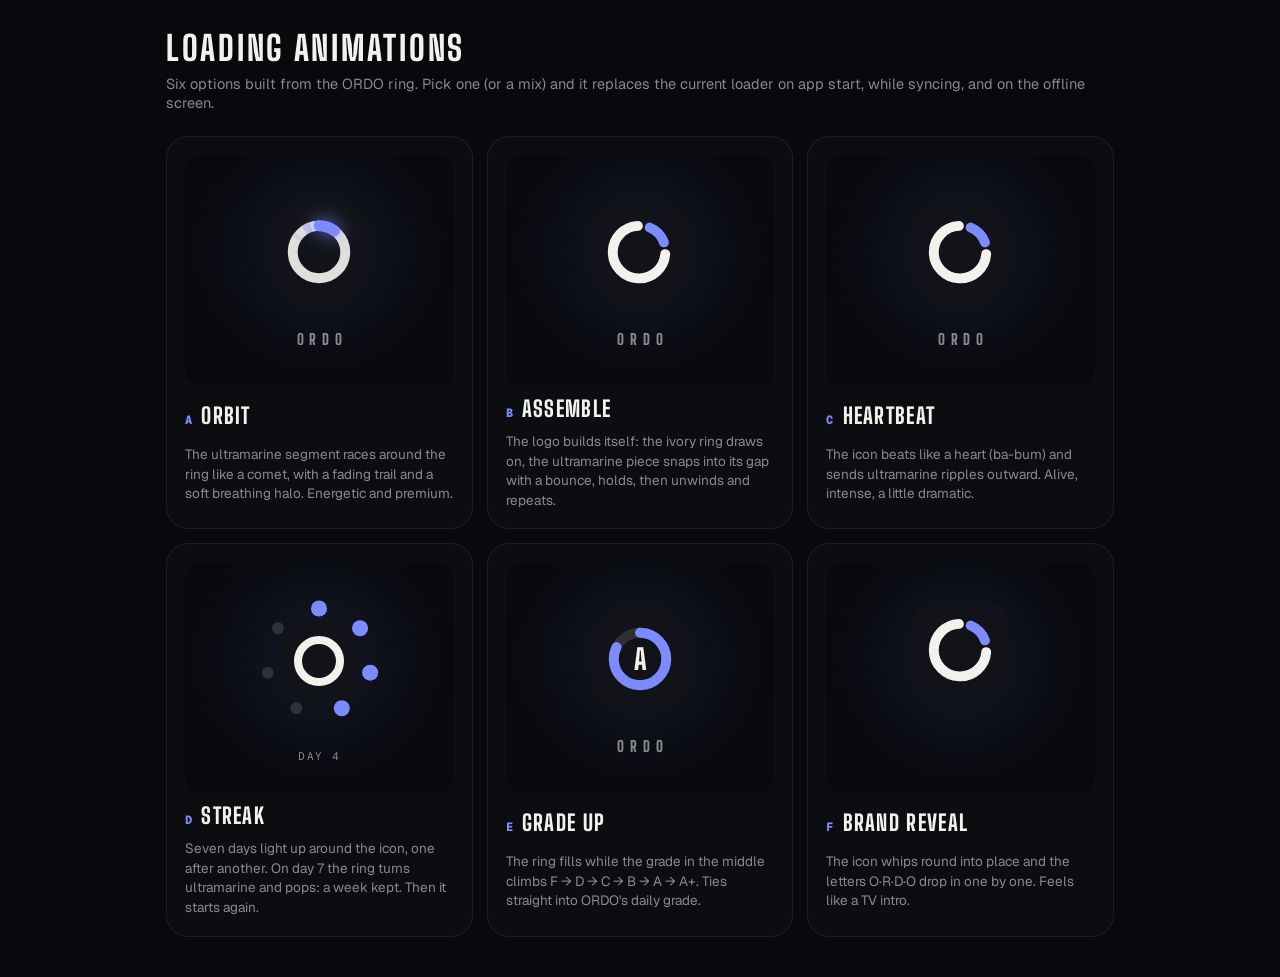
==== loaders.html @ c5123462 "Telegram-style crew chat: @handles and mentions, photos/videos with captions, hold-to-record voice n" ====
<!doctype html>
<html lang="en"><head><meta charset="utf-8"><meta name="viewport" content="width=device-width,initial-scale=1">
<title>ORDO · Loading options</title>
<link rel="preconnect" href="https://fonts.googleapis.com"><link rel="preconnect" href="https://fonts.gstatic.com" crossorigin>
<link rel="stylesheet" href="https://fonts.googleapis.com/css2?family=Big+Shoulders+Display:wght@800&family=Geist:wght@400;600&family=Geist+Mono:wght@500&display=swap">
<style>
:root{--bg:#08090C;--tile:#111318;--ink:#F3F1EC;--acc:#7C8BFF;--muted:rgba(243,241,236,.55)}
*{box-sizing:border-box}
body{margin:0;background:var(--bg);color:var(--ink);font-family:Geist,system-ui,sans-serif}
header{padding:28px 16px 6px;max-width:980px;margin:0 auto}
h1{font-family:"Big Shoulders Display",sans-serif;font-weight:800;letter-spacing:.08em;text-transform:uppercase;font-size:34px;margin:0}
header p{color:var(--muted);margin:6px 0 0;font-size:14.5px}
.grid{display:grid;grid-template-columns:repeat(auto-fill,minmax(280px,1fr));gap:14px;max-width:980px;margin:18px auto 40px;padding:0 16px}
.card{background:#0c0d11;border:1px solid rgba(243,241,236,.08);border-radius:22px;padding:18px;display:grid;gap:10px}
.stage{height:230px;border-radius:16px;background:radial-gradient(circle at 50% 42%,#141726,#08090C 72%);display:grid;place-content:center;justify-items:center;gap:18px;overflow:hidden}
.card h2{margin:0;font-family:"Big Shoulders Display",sans-serif;font-weight:800;font-size:22px;letter-spacing:.06em;text-transform:uppercase}
.card h2 span{font-family:"Geist Mono",monospace;font-size:12px;color:var(--acc);letter-spacing:.1em;margin-right:8px}
.card p{margin:0;color:var(--muted);font-size:13.5px;line-height:1.45}
svg{display:block;overflow:visible}
.word{font-family:"Big Shoulders Display",sans-serif;font-weight:800;letter-spacing:.38em;font-size:15px;color:var(--muted);margin-left:.38em}

/* A · Orbit */
.a .spin{transform-origin:40px 40px;animation:spin 1.1s cubic-bezier(.55,.15,.45,.85) infinite}
.a .glow{filter:drop-shadow(0 0 6px rgba(124,139,255,.9))}
.a .halo{transform-origin:40px 40px;animation:halo 2.2s ease-in-out infinite}
@keyframes spin{to{transform:rotate(360deg)}}
@keyframes halo{0%,100%{opacity:.25;transform:scale(1)}50%{opacity:.6;transform:scale(1.06)}}

/* B · Assemble */
.b .iv{stroke-dasharray:96 200;animation:draw 2.6s cubic-bezier(.65,0,.35,1) infinite}
.b .ul{transform-origin:43px 21px;animation:snap 2.6s cubic-bezier(.34,1.56,.64,1) infinite}
.b .tile{transform-origin:40px 40px;animation:tile 2.6s ease-in-out infinite}
@keyframes draw{0%{stroke-dashoffset:96}40%,78%{stroke-dashoffset:0}100%{stroke-dashoffset:-96}}
@keyframes snap{0%,40%{opacity:0;transform:scale(.2) rotate(-60deg)}55%,78%{opacity:1;transform:none}92%,100%{opacity:0;transform:scale(.6)}}
@keyframes tile{0%,40%{transform:scale(.96)}55%{transform:scale(1.04)}70%,100%{transform:scale(.96)}}

/* C · Heartbeat */
.c .beat{transform-origin:40px 40px;animation:beat 1.6s ease-in-out infinite}
.c .rip{transform-origin:40px 40px;fill:none;stroke:var(--acc);stroke-width:1.6;opacity:0;animation:rip 1.6s ease-out infinite}
.c .rip.two{animation-delay:.28s}
@keyframes beat{0%,100%{transform:scale(1)}12%{transform:scale(1.12)}24%{transform:scale(.98)}36%{transform:scale(1.08)}55%{transform:scale(1)}}
@keyframes rip{0%{opacity:.75;transform:scale(.55)}70%,100%{opacity:0;transform:scale(1.25)}}

/* D · Streak */
.d .dot{fill:rgba(243,241,236,.14);transition:fill .2s,transform .25s;transform-box:fill-box;transform-origin:center}
.d .dot.on{fill:var(--acc);transform:scale(1.35)}
.d .ring{transition:stroke .3s}
.d .flash{transform-origin:40px 40px;animation:none}
.d .flash.go{animation:pop .55s ease-out}
.d .lbl{font-family:"Geist Mono",monospace;font-size:11px;letter-spacing:.14em;text-transform:uppercase;color:var(--muted);min-height:14px}
@keyframes pop{0%{transform:scale(1)}40%{transform:scale(1.14)}100%{transform:scale(1)}}

/* E · Grade */
.e .arc{stroke-dasharray:0 110;transition:stroke-dasharray .12s linear}
.e .g{font-family:"Big Shoulders Display",sans-serif;font-weight:800;font-size:19px;fill:var(--ink)}
.e .wrap{transform-origin:40px 40px}
.e .wrap.win{animation:pop .5s ease-out}

/* F · Wordmark */
.f .spin{transform-origin:32px 32px;animation:fspin 2.8s cubic-bezier(.7,0,.3,1) infinite}
.f .letters{display:flex;gap:.34em;font-family:"Big Shoulders Display",sans-serif;font-weight:800;font-size:30px;letter-spacing:0}
.f .letters span{display:inline-block;opacity:0;animation:drop 2.8s cubic-bezier(.34,1.56,.64,1) infinite}
.f .letters span:nth-child(2){animation-delay:.09s}.f .letters span:nth-child(3){animation-delay:.18s}.f .letters span:nth-child(4){animation-delay:.27s}
@keyframes fspin{0%{transform:rotate(-200deg)}38%,100%{transform:rotate(0deg)}}
@keyframes drop{0%,30%{opacity:0;transform:translateY(-16px)}44%,82%{opacity:1;transform:none}96%,100%{opacity:0;transform:translateY(8px)}}
@media (prefers-reduced-motion:reduce){*{animation-duration:6s!important}}
</style></head><body>
<header><h1>Loading animations</h1><p>Six options built from the ORDO ring. Pick one (or a mix) and it replaces the current loader on app start, while syncing, and on the offline screen.</p></header>
<div class="grid">

<div class="card a"><div class="stage">
  <svg width="120" height="120" viewBox="0 0 80 80" aria-hidden="true">
    <circle class="halo" cx="40" cy="40" r="30" fill="none" stroke="#7C8BFF" stroke-width="1" opacity=".3"/>
    <rect x="8" y="8" width="64" height="64" rx="15" fill="#111318"/>
    <circle cx="40" cy="40" r="17.5" fill="none" stroke="#F3F1EC" stroke-width="6.6" opacity=".92"/>
    <g class="spin"><g transform="rotate(-90 40 40)">
      <circle cx="40" cy="40" r="17.5" fill="none" stroke="#7C8BFF" stroke-width="6.6" stroke-dasharray="3 110" stroke-dashoffset="22" opacity=".18"/>
      <circle cx="40" cy="40" r="17.5" fill="none" stroke="#7C8BFF" stroke-width="6.6" stroke-dasharray="5 110" stroke-dashoffset="16" opacity=".35"/>
      <circle cx="40" cy="40" r="17.5" fill="none" stroke="#7C8BFF" stroke-width="6.6" stroke-dasharray="7 110" stroke-dashoffset="9" opacity=".6"/>
      <circle class="glow" cx="40" cy="40" r="17.5" fill="none" stroke="#7C8BFF" stroke-width="7.4" stroke-linecap="round" stroke-dasharray="11 110"/>
    </g></g>
  </svg><div class="word">ORDO</div></div>
  <h2><span>A</span>Orbit</h2><p>The ultramarine segment races around the ring like a comet, with a fading trail and a soft breathing halo. Energetic and premium.</p></div>

<div class="card b"><div class="stage">
  <svg width="120" height="120" viewBox="0 0 80 80" aria-hidden="true">
    <g class="tile"><rect x="8" y="8" width="64" height="64" rx="15" fill="#111318"/>
    <path class="iv" d="M56.8 41.4A17.5 17.5 0 1 1 38.6 22.6" fill="none" stroke="#F3F1EC" stroke-width="6.6" stroke-linecap="round"/>
    <path class="ul" d="M46.4 23.7a17.5 17.5 0 0 1 9.6 9.9" fill="none" stroke="#7C8BFF" stroke-width="6.6" stroke-linecap="round"/></g>
  </svg><div class="word">ORDO</div></div>
  <h2><span>B</span>Assemble</h2><p>The logo builds itself: the ivory ring draws on, the ultramarine piece snaps into its gap with a bounce, holds, then unwinds and repeats.</p></div>

<div class="card c"><div class="stage">
  <svg width="120" height="120" viewBox="0 0 80 80" aria-hidden="true">
    <circle class="rip" cx="40" cy="40" r="32"/><circle class="rip two" cx="40" cy="40" r="32"/>
    <g class="beat"><rect x="8" y="8" width="64" height="64" rx="15" fill="#111318"/>
    <path d="M46.4 23.7a17.5 17.5 0 0 1 9.6 9.9" fill="none" stroke="#7C8BFF" stroke-width="6.6" stroke-linecap="round"/>
    <path d="M56.8 41.4A17.5 17.5 0 1 1 38.6 22.6" fill="none" stroke="#F3F1EC" stroke-width="6.6" stroke-linecap="round"/></g>
  </svg><div class="word">ORDO</div></div>
  <h2><span>C</span>Heartbeat</h2><p>The icon beats like a heart (ba-bum) and sends ultramarine ripples outward. Alive, intense, a little dramatic.</p></div>

<div class="card d"><div class="stage">
  <svg width="140" height="140" viewBox="0 0 80 80" aria-hidden="true"><g class="flash">
    <rect x="18" y="18" width="44" height="44" rx="11" fill="#111318"/>
    <circle class="ring" cx="40" cy="40" r="12" fill="none" stroke="#F3F1EC" stroke-width="4.6"/>
    <g id="dDots"></g></g>
  </svg><div class="lbl" id="dLbl">Day 1</div></div>
  <h2><span>D</span>Streak</h2><p>Seven days light up around the icon, one after another. On day 7 the ring turns ultramarine and pops: a week kept. Then it starts again.</p></div>

<div class="card e"><div class="stage">
  <svg width="120" height="120" viewBox="0 0 80 80" aria-hidden="true"><g class="wrap" id="eWrap">
    <rect x="8" y="8" width="64" height="64" rx="15" fill="#111318"/>
    <circle cx="40" cy="40" r="17.5" fill="none" stroke="rgba(243,241,236,.12)" stroke-width="6.6"/>
    <g transform="rotate(-90 40 40)"><circle id="eArc" class="arc" cx="40" cy="40" r="17.5" fill="none" stroke="#7C8BFF" stroke-width="6.6" stroke-linecap="round"/></g>
    <text id="eG" class="g" x="40" y="47" text-anchor="middle">F</text></g>
  </svg><div class="word">ORDO</div></div>
  <h2><span>E</span>Grade up</h2><p>The ring fills while the grade in the middle climbs F → D → C → B → A → A+. Ties straight into ORDO's daily grade.</p></div>

<div class="card f"><div class="stage">
  <svg width="96" height="96" viewBox="0 0 64 64" aria-hidden="true"><rect width="64" height="64" rx="15" fill="#111318"/><g class="spin">
    <path d="M38.4 15.7a17.5 17.5 0 0 1 9.6 9.9" fill="none" stroke="#7C8BFF" stroke-width="6.6" stroke-linecap="round"/>
    <path d="M48.8 33.4A17.5 17.5 0 1 1 30.6 14.6" fill="none" stroke="#F3F1EC" stroke-width="6.6" stroke-linecap="round"/></g></svg>
  <div class="letters"><span>O</span><span>R</span><span>D</span><span>O</span></div></div>
  <h2><span>F</span>Brand reveal</h2><p>The icon whips round into place and the letters O·R·D·O drop in one by one. Feels like a TV intro.</p></div>
</div>
<script>
// D · Streak
(function(){
  const g = document.getElementById("dDots"), lbl = document.getElementById("dLbl"), ring = document.querySelector(".d .ring"), fl = document.querySelector(".d .flash");
  const dots = [];
  for (let i = 0; i < 7; i++) { const a = -Math.PI / 2 + i * 2 * Math.PI / 7, c = document.createElementNS("http://www.w3.org/2000/svg", "circle");
    c.setAttribute("cx", 40 + 30 * Math.cos(a)); c.setAttribute("cy", 40 + 30 * Math.sin(a)); c.setAttribute("r", 3.4); c.setAttribute("class", "dot"); g.appendChild(c); dots.push(c); }
  let n = 0;
  setInterval(() => {
    if (n === 8) { dots.forEach(d => d.classList.remove("on")); ring.style.stroke = "#F3F1EC"; fl.classList.remove("go"); n = 0; lbl.textContent = "Day 1"; return; }
    if (n < 7) { dots[n].classList.add("on"); lbl.textContent = "Day " + (n + 1); }
    if (n === 6) { ring.style.stroke = "#7C8BFF"; void fl.offsetWidth; fl.classList.add("go"); lbl.textContent = "Week kept"; }
    n++;
  }, 260);
})();
// E · Grade up
(function(){
  const arc = document.getElementById("eArc"), g = document.getElementById("eG"), w = document.getElementById("eWrap");
  const G = ["F","D","C","B","A","A+"]; let p = 0;
  setInterval(() => {
    p = p >= 118 ? 0 : p + 2;
    const f = Math.min(1, p / 100);
    arc.style.strokeDasharray = `${(f * 110).toFixed(1)} 110`;
    g.textContent = G[Math.min(5, Math.floor(f * 5.99))];
    if (p === 100) { void w.offsetWidth; w.classList.add("win"); }
    if (p === 0) w.classList.remove("win");
  }, 28);
})();
</script>
</body></html>
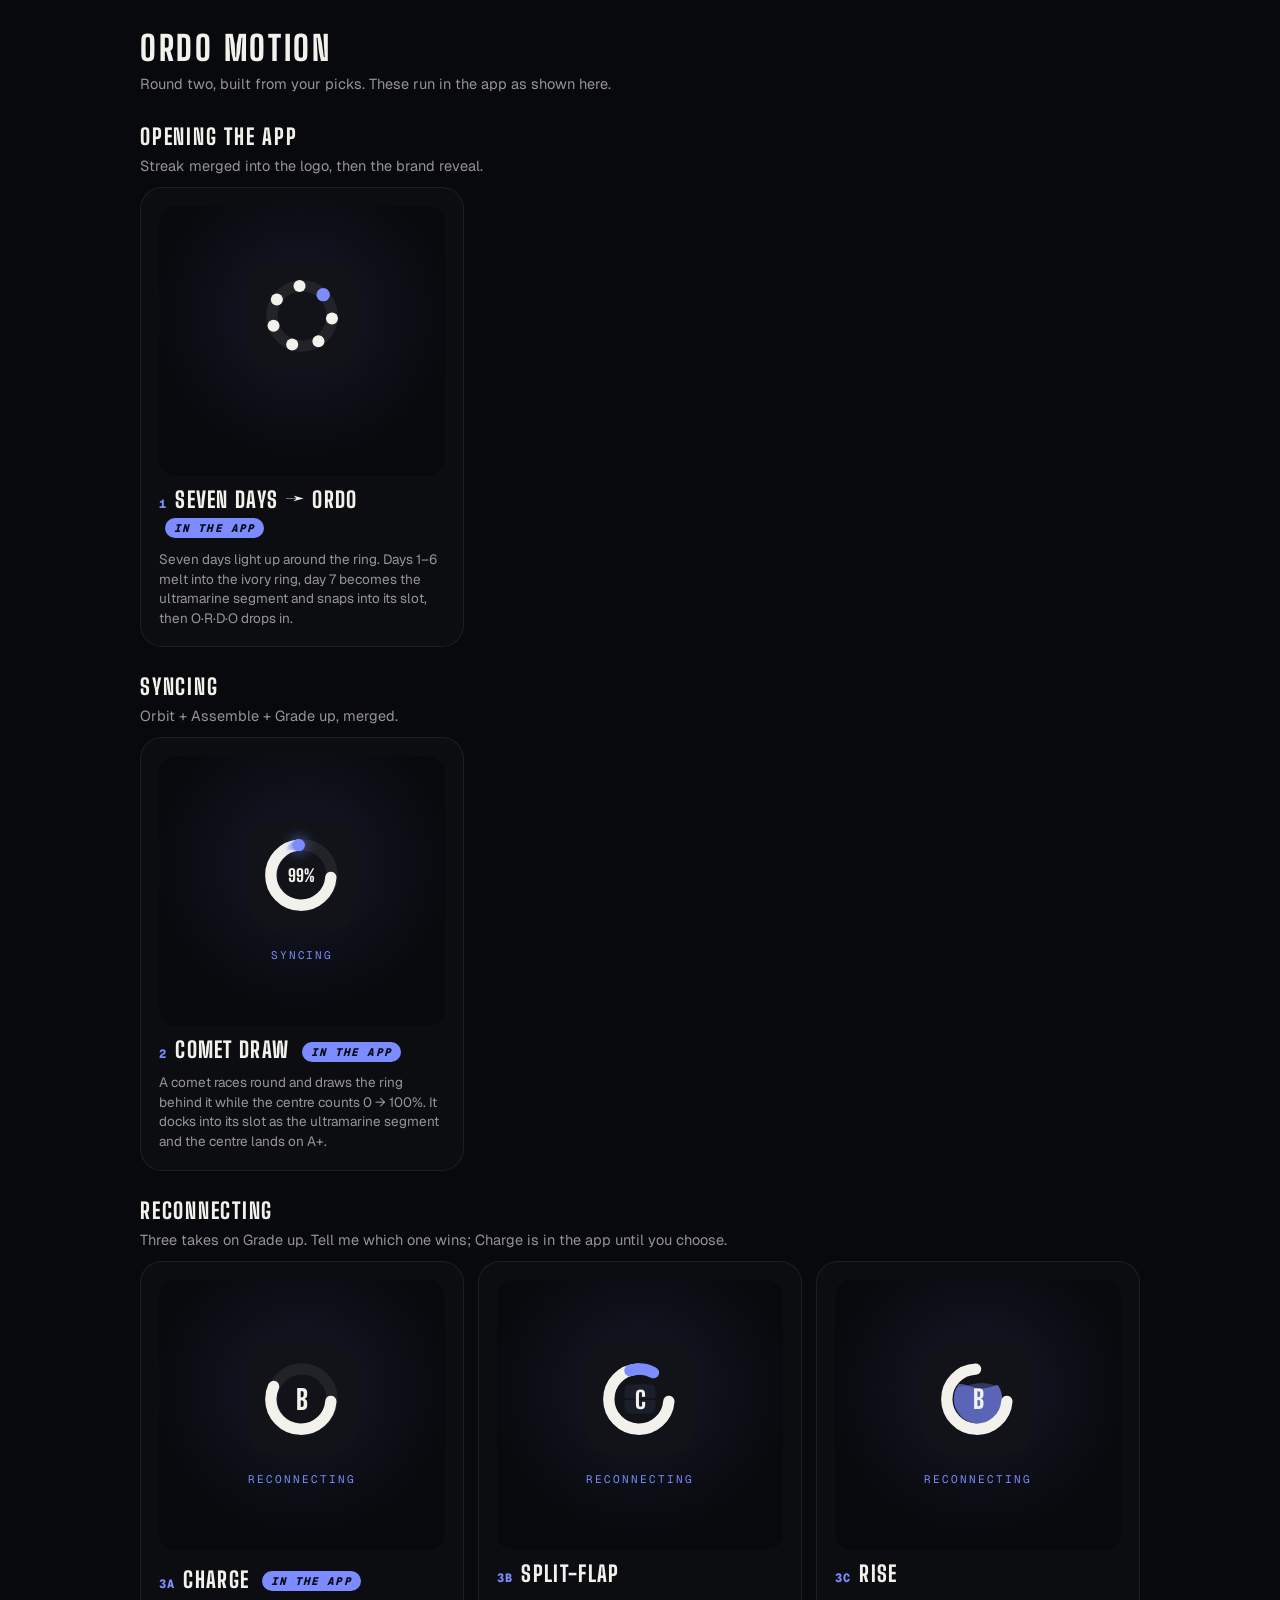
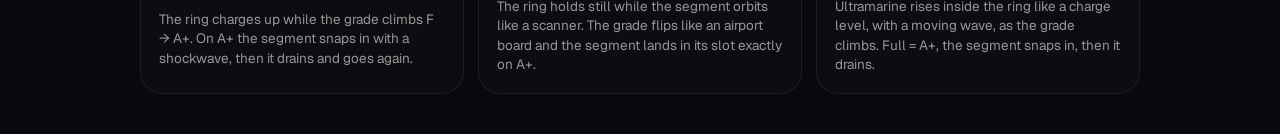
==== commit e4f8298a: "Motion: Seven days → ORDO opening, comet-draw sync, Charge/Split-flap/Rise reconnecting (ordo-anim.j" ====
--- a/loaders.html
+++ b/loaders.html
@@ -1,155 +1,48 @@
 <!doctype html>
 <html lang="en"><head><meta charset="utf-8"><meta name="viewport" content="width=device-width,initial-scale=1">
-<title>ORDO · Loading options</title>
+<title>ORDO · Motion</title>
 <link rel="preconnect" href="https://fonts.googleapis.com"><link rel="preconnect" href="https://fonts.gstatic.com" crossorigin>
 <link rel="stylesheet" href="https://fonts.googleapis.com/css2?family=Big+Shoulders+Display:wght@800&family=Geist:wght@400;600&family=Geist+Mono:wght@500&display=swap">
 <style>
-:root{--bg:#08090C;--tile:#111318;--ink:#F3F1EC;--acc:#7C8BFF;--muted:rgba(243,241,236,.55)}
-*{box-sizing:border-box}
-body{margin:0;background:var(--bg);color:var(--ink);font-family:Geist,system-ui,sans-serif}
-header{padding:28px 16px 6px;max-width:980px;margin:0 auto}
+body{margin:0;background:#08090C;color:#F3F1EC;font-family:Geist,system-ui,sans-serif}
+header{padding:28px 16px 4px;max-width:1000px;margin:0 auto}
 h1{font-family:"Big Shoulders Display",sans-serif;font-weight:800;letter-spacing:.08em;text-transform:uppercase;font-size:34px;margin:0}
-header p{color:var(--muted);margin:6px 0 0;font-size:14.5px}
-.grid{display:grid;grid-template-columns:repeat(auto-fill,minmax(280px,1fr));gap:14px;max-width:980px;margin:18px auto 40px;padding:0 16px}
+h2.sec{font-family:"Big Shoulders Display",sans-serif;font-weight:800;letter-spacing:.08em;text-transform:uppercase;font-size:22px;max-width:1000px;margin:26px auto 0;padding:0 16px}
+header p,.secp{color:rgba(243,241,236,.6);margin:6px auto 0;font-size:14.5px;max-width:1000px}
+.secp{padding:0 16px}
+.grid{display:grid;grid-template-columns:repeat(auto-fill,minmax(290px,1fr));gap:14px;max-width:1000px;margin:12px auto 0;padding:0 16px}
 .card{background:#0c0d11;border:1px solid rgba(243,241,236,.08);border-radius:22px;padding:18px;display:grid;gap:10px}
-.stage{height:230px;border-radius:16px;background:radial-gradient(circle at 50% 42%,#141726,#08090C 72%);display:grid;place-content:center;justify-items:center;gap:18px;overflow:hidden}
-.card h2{margin:0;font-family:"Big Shoulders Display",sans-serif;font-weight:800;font-size:22px;letter-spacing:.06em;text-transform:uppercase}
-.card h2 span{font-family:"Geist Mono",monospace;font-size:12px;color:var(--acc);letter-spacing:.1em;margin-right:8px}
-.card p{margin:0;color:var(--muted);font-size:13.5px;line-height:1.45}
-svg{display:block;overflow:visible}
-.word{font-family:"Big Shoulders Display",sans-serif;font-weight:800;letter-spacing:.38em;font-size:15px;color:var(--muted);margin-left:.38em}
+.stage{height:270px;border-radius:16px;background:radial-gradient(circle at 50% 40%,#151828,#08090C 72%);display:grid;place-content:center;overflow:hidden}
+.card h3{margin:0;font-family:"Big Shoulders Display",sans-serif;font-weight:800;font-size:22px;letter-spacing:.06em;text-transform:uppercase}
+.card h3 span{font-family:"Geist Mono",monospace;font-size:12px;color:#7C8BFF;letter-spacing:.1em;margin-right:8px}
+.card p{margin:0;color:rgba(243,241,236,.6);font-size:13.5px;line-height:1.45}
+.pick{display:inline-block;font-family:"Geist Mono",monospace;font-size:11px;letter-spacing:.1em;text-transform:uppercase;color:#0A0C16;background:#7C8BFF;border-radius:999px;padding:3px 9px;margin-left:6px;vertical-align:middle}
+footer{height:40px}
+</style>
+<script src="ordo-anim.js"></script>
+</head><body>
+<header><h1>ORDO motion</h1><p>Round two, built from your picks. These run in the app as shown here.</p></header>
 
-/* A · Orbit */
-.a .spin{transform-origin:40px 40px;animation:spin 1.1s cubic-bezier(.55,.15,.45,.85) infinite}
-.a .glow{filter:drop-shadow(0 0 6px rgba(124,139,255,.9))}
-.a .halo{transform-origin:40px 40px;animation:halo 2.2s ease-in-out infinite}
-@keyframes spin{to{transform:rotate(360deg)}}
-@keyframes halo{0%,100%{opacity:.25;transform:scale(1)}50%{opacity:.6;transform:scale(1.06)}}
+<h2 class="sec">Opening the app</h2><p class="secp">Streak merged into the logo, then the brand reveal.</p>
+<div class="grid"><div class="card"><div class="stage" id="a-open"></div>
+  <h3><span>1</span>Seven days → ORDO <i class="pick">In the app</i></h3><p>Seven days light up around the ring. Days 1–6 melt into the ivory ring, day 7 becomes the ultramarine segment and snaps into its slot, then O·R·D·O drops in.</p></div></div>
 
-/* B · Assemble */
-.b .iv{stroke-dasharray:96 200;animation:draw 2.6s cubic-bezier(.65,0,.35,1) infinite}
-.b .ul{transform-origin:43px 21px;animation:snap 2.6s cubic-bezier(.34,1.56,.64,1) infinite}
-.b .tile{transform-origin:40px 40px;animation:tile 2.6s ease-in-out infinite}
-@keyframes draw{0%{stroke-dashoffset:96}40%,78%{stroke-dashoffset:0}100%{stroke-dashoffset:-96}}
-@keyframes snap{0%,40%{opacity:0;transform:scale(.2) rotate(-60deg)}55%,78%{opacity:1;transform:none}92%,100%{opacity:0;transform:scale(.6)}}
-@keyframes tile{0%,40%{transform:scale(.96)}55%{transform:scale(1.04)}70%,100%{transform:scale(.96)}}
+<h2 class="sec">Syncing</h2><p class="secp">Orbit + Assemble + Grade up, merged.</p>
+<div class="grid"><div class="card"><div class="stage" id="a-sync"></div>
+  <h3><span>2</span>Comet draw <i class="pick">In the app</i></h3><p>A comet races round and draws the ring behind it while the centre counts 0 → 100%. It docks into its slot as the ultramarine segment and the centre lands on A+.</p></div></div>
 
-/* C · Heartbeat */
-.c .beat{transform-origin:40px 40px;animation:beat 1.6s ease-in-out infinite}
-.c .rip{transform-origin:40px 40px;fill:none;stroke:var(--acc);stroke-width:1.6;opacity:0;animation:rip 1.6s ease-out infinite}
-.c .rip.two{animation-delay:.28s}
-@keyframes beat{0%,100%{transform:scale(1)}12%{transform:scale(1.12)}24%{transform:scale(.98)}36%{transform:scale(1.08)}55%{transform:scale(1)}}
-@keyframes rip{0%{opacity:.75;transform:scale(.55)}70%,100%{opacity:0;transform:scale(1.25)}}
-
-/* D · Streak */
-.d .dot{fill:rgba(243,241,236,.14);transition:fill .2s,transform .25s;transform-box:fill-box;transform-origin:center}
-.d .dot.on{fill:var(--acc);transform:scale(1.35)}
-.d .ring{transition:stroke .3s}
-.d .flash{transform-origin:40px 40px;animation:none}
-.d .flash.go{animation:pop .55s ease-out}
-.d .lbl{font-family:"Geist Mono",monospace;font-size:11px;letter-spacing:.14em;text-transform:uppercase;color:var(--muted);min-height:14px}
-@keyframes pop{0%{transform:scale(1)}40%{transform:scale(1.14)}100%{transform:scale(1)}}
-
-/* E · Grade */
-.e .arc{stroke-dasharray:0 110;transition:stroke-dasharray .12s linear}
-.e .g{font-family:"Big Shoulders Display",sans-serif;font-weight:800;font-size:19px;fill:var(--ink)}
-.e .wrap{transform-origin:40px 40px}
-.e .wrap.win{animation:pop .5s ease-out}
-
-/* F · Wordmark */
-.f .spin{transform-origin:32px 32px;animation:fspin 2.8s cubic-bezier(.7,0,.3,1) infinite}
-.f .letters{display:flex;gap:.34em;font-family:"Big Shoulders Display",sans-serif;font-weight:800;font-size:30px;letter-spacing:0}
-.f .letters span{display:inline-block;opacity:0;animation:drop 2.8s cubic-bezier(.34,1.56,.64,1) infinite}
-.f .letters span:nth-child(2){animation-delay:.09s}.f .letters span:nth-child(3){animation-delay:.18s}.f .letters span:nth-child(4){animation-delay:.27s}
-@keyframes fspin{0%{transform:rotate(-200deg)}38%,100%{transform:rotate(0deg)}}
-@keyframes drop{0%,30%{opacity:0;transform:translateY(-16px)}44%,82%{opacity:1;transform:none}96%,100%{opacity:0;transform:translateY(8px)}}
-@media (prefers-reduced-motion:reduce){*{animation-duration:6s!important}}
-</style></head><body>
-<header><h1>Loading animations</h1><p>Six options built from the ORDO ring. Pick one (or a mix) and it replaces the current loader on app start, while syncing, and on the offline screen.</p></header>
+<h2 class="sec">Reconnecting</h2><p class="secp">Three takes on Grade up. Tell me which one wins; Charge is in the app until you choose.</p>
 <div class="grid">
-
-<div class="card a"><div class="stage">
-  <svg width="120" height="120" viewBox="0 0 80 80" aria-hidden="true">
-    <circle class="halo" cx="40" cy="40" r="30" fill="none" stroke="#7C8BFF" stroke-width="1" opacity=".3"/>
-    <rect x="8" y="8" width="64" height="64" rx="15" fill="#111318"/>
-    <circle cx="40" cy="40" r="17.5" fill="none" stroke="#F3F1EC" stroke-width="6.6" opacity=".92"/>
-    <g class="spin"><g transform="rotate(-90 40 40)">
-      <circle cx="40" cy="40" r="17.5" fill="none" stroke="#7C8BFF" stroke-width="6.6" stroke-dasharray="3 110" stroke-dashoffset="22" opacity=".18"/>
-      <circle cx="40" cy="40" r="17.5" fill="none" stroke="#7C8BFF" stroke-width="6.6" stroke-dasharray="5 110" stroke-dashoffset="16" opacity=".35"/>
-      <circle cx="40" cy="40" r="17.5" fill="none" stroke="#7C8BFF" stroke-width="6.6" stroke-dasharray="7 110" stroke-dashoffset="9" opacity=".6"/>
-      <circle class="glow" cx="40" cy="40" r="17.5" fill="none" stroke="#7C8BFF" stroke-width="7.4" stroke-linecap="round" stroke-dasharray="11 110"/>
-    </g></g>
-  </svg><div class="word">ORDO</div></div>
-  <h2><span>A</span>Orbit</h2><p>The ultramarine segment races around the ring like a comet, with a fading trail and a soft breathing halo. Energetic and premium.</p></div>
-
-<div class="card b"><div class="stage">
-  <svg width="120" height="120" viewBox="0 0 80 80" aria-hidden="true">
-    <g class="tile"><rect x="8" y="8" width="64" height="64" rx="15" fill="#111318"/>
-    <path class="iv" d="M56.8 41.4A17.5 17.5 0 1 1 38.6 22.6" fill="none" stroke="#F3F1EC" stroke-width="6.6" stroke-linecap="round"/>
-    <path class="ul" d="M46.4 23.7a17.5 17.5 0 0 1 9.6 9.9" fill="none" stroke="#7C8BFF" stroke-width="6.6" stroke-linecap="round"/></g>
-  </svg><div class="word">ORDO</div></div>
-  <h2><span>B</span>Assemble</h2><p>The logo builds itself: the ivory ring draws on, the ultramarine piece snaps into its gap with a bounce, holds, then unwinds and repeats.</p></div>
-
-<div class="card c"><div class="stage">
-  <svg width="120" height="120" viewBox="0 0 80 80" aria-hidden="true">
-    <circle class="rip" cx="40" cy="40" r="32"/><circle class="rip two" cx="40" cy="40" r="32"/>
-    <g class="beat"><rect x="8" y="8" width="64" height="64" rx="15" fill="#111318"/>
-    <path d="M46.4 23.7a17.5 17.5 0 0 1 9.6 9.9" fill="none" stroke="#7C8BFF" stroke-width="6.6" stroke-linecap="round"/>
-    <path d="M56.8 41.4A17.5 17.5 0 1 1 38.6 22.6" fill="none" stroke="#F3F1EC" stroke-width="6.6" stroke-linecap="round"/></g>
-  </svg><div class="word">ORDO</div></div>
-  <h2><span>C</span>Heartbeat</h2><p>The icon beats like a heart (ba-bum) and sends ultramarine ripples outward. Alive, intense, a little dramatic.</p></div>
-
-<div class="card d"><div class="stage">
-  <svg width="140" height="140" viewBox="0 0 80 80" aria-hidden="true"><g class="flash">
-    <rect x="18" y="18" width="44" height="44" rx="11" fill="#111318"/>
-    <circle class="ring" cx="40" cy="40" r="12" fill="none" stroke="#F3F1EC" stroke-width="4.6"/>
-    <g id="dDots"></g></g>
-  </svg><div class="lbl" id="dLbl">Day 1</div></div>
-  <h2><span>D</span>Streak</h2><p>Seven days light up around the icon, one after another. On day 7 the ring turns ultramarine and pops: a week kept. Then it starts again.</p></div>
-
-<div class="card e"><div class="stage">
-  <svg width="120" height="120" viewBox="0 0 80 80" aria-hidden="true"><g class="wrap" id="eWrap">
-    <rect x="8" y="8" width="64" height="64" rx="15" fill="#111318"/>
-    <circle cx="40" cy="40" r="17.5" fill="none" stroke="rgba(243,241,236,.12)" stroke-width="6.6"/>
-    <g transform="rotate(-90 40 40)"><circle id="eArc" class="arc" cx="40" cy="40" r="17.5" fill="none" stroke="#7C8BFF" stroke-width="6.6" stroke-linecap="round"/></g>
-    <text id="eG" class="g" x="40" y="47" text-anchor="middle">F</text></g>
-  </svg><div class="word">ORDO</div></div>
-  <h2><span>E</span>Grade up</h2><p>The ring fills while the grade in the middle climbs F → D → C → B → A → A+. Ties straight into ORDO's daily grade.</p></div>
-
-<div class="card f"><div class="stage">
-  <svg width="96" height="96" viewBox="0 0 64 64" aria-hidden="true"><rect width="64" height="64" rx="15" fill="#111318"/><g class="spin">
-    <path d="M38.4 15.7a17.5 17.5 0 0 1 9.6 9.9" fill="none" stroke="#7C8BFF" stroke-width="6.6" stroke-linecap="round"/>
-    <path d="M48.8 33.4A17.5 17.5 0 1 1 30.6 14.6" fill="none" stroke="#F3F1EC" stroke-width="6.6" stroke-linecap="round"/></g></svg>
-  <div class="letters"><span>O</span><span>R</span><span>D</span><span>O</span></div></div>
-  <h2><span>F</span>Brand reveal</h2><p>The icon whips round into place and the letters O·R·D·O drop in one by one. Feels like a TV intro.</p></div>
+  <div class="card"><div class="stage" id="a-charge"></div><h3><span>3A</span>Charge <i class="pick">In the app</i></h3><p>The ring charges up while the grade climbs F → A+. On A+ the segment snaps in with a shockwave, then it drains and goes again.</p></div>
+  <div class="card"><div class="stage" id="a-flap"></div><h3><span>3B</span>Split-flap</h3><p>The ring holds still while the segment orbits like a scanner. The grade flips like an airport board and the segment lands in its slot exactly on A+.</p></div>
+  <div class="card"><div class="stage" id="a-rise"></div><h3><span>3C</span>Rise</h3><p>Ultramarine rises inside the ring like a charge level, with a moving wave, as the grade climbs. Full = A+, the segment snaps in, then it drains.</p></div>
 </div>
+<footer></footer>
 <script>
-// D · Streak
-(function(){
-  const g = document.getElementById("dDots"), lbl = document.getElementById("dLbl"), ring = document.querySelector(".d .ring"), fl = document.querySelector(".d .flash");
-  const dots = [];
-  for (let i = 0; i < 7; i++) { const a = -Math.PI / 2 + i * 2 * Math.PI / 7, c = document.createElementNS("http://www.w3.org/2000/svg", "circle");
-    c.setAttribute("cx", 40 + 30 * Math.cos(a)); c.setAttribute("cy", 40 + 30 * Math.sin(a)); c.setAttribute("r", 3.4); c.setAttribute("class", "dot"); g.appendChild(c); dots.push(c); }
-  let n = 0;
-  setInterval(() => {
-    if (n === 8) { dots.forEach(d => d.classList.remove("on")); ring.style.stroke = "#F3F1EC"; fl.classList.remove("go"); n = 0; lbl.textContent = "Day 1"; return; }
-    if (n < 7) { dots[n].classList.add("on"); lbl.textContent = "Day " + (n + 1); }
-    if (n === 6) { ring.style.stroke = "#7C8BFF"; void fl.offsetWidth; fl.classList.add("go"); lbl.textContent = "Week kept"; }
-    n++;
-  }, 260);
-})();
-// E · Grade up
-(function(){
-  const arc = document.getElementById("eArc"), g = document.getElementById("eG"), w = document.getElementById("eWrap");
-  const G = ["F","D","C","B","A","A+"]; let p = 0;
-  setInterval(() => {
-    p = p >= 118 ? 0 : p + 2;
-    const f = Math.min(1, p / 100);
-    arc.style.strokeDasharray = `${(f * 110).toFixed(1)} 110`;
-    g.textContent = G[Math.min(5, Math.floor(f * 5.99))];
-    if (p === 100) { void w.offsetWidth; w.classList.add("win"); }
-    if (p === 0) w.classList.remove("win");
-  }, 28);
-})();
+ORDOAnim.mount(document.getElementById("a-open"), "open", {size: 110});
+ORDOAnim.mount(document.getElementById("a-sync"), "sync", {size: 110});
+ORDOAnim.mount(document.getElementById("a-charge"), "charge", {size: 110});
+ORDOAnim.mount(document.getElementById("a-flap"), "flap", {size: 110});
+ORDOAnim.mount(document.getElementById("a-rise"), "rise", {size: 110});
 </script>
 </body></html>
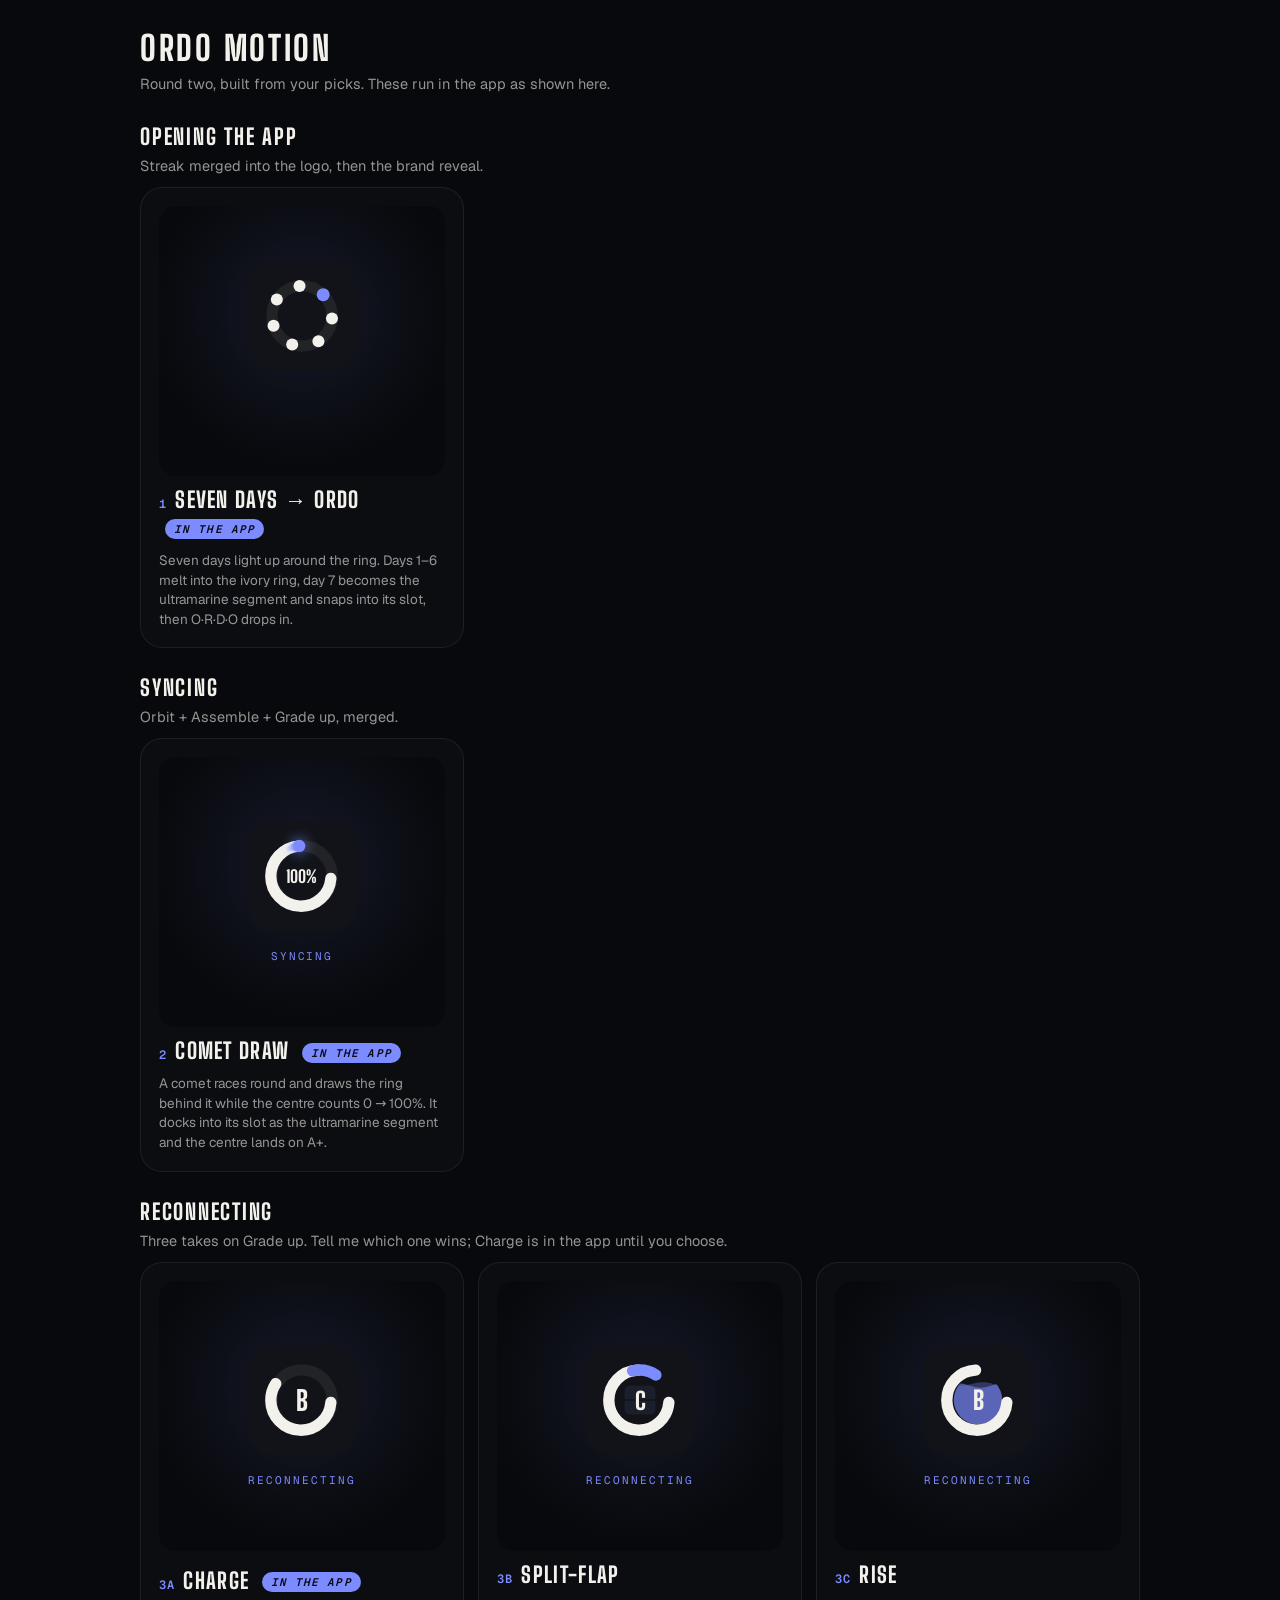
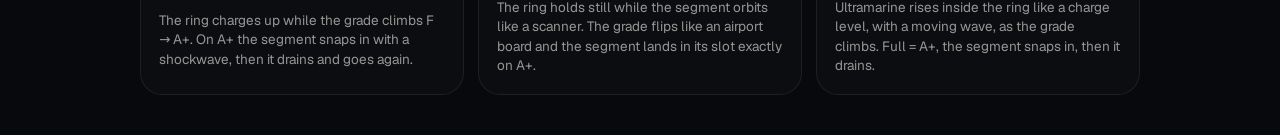
==== commit 66a3e457: "Mic released instantly (send/delete/leave/background), camera mic only while recording, video previe" ====
--- a/loaders.html
+++ b/loaders.html
@@ -1,8 +1,7 @@
 <!doctype html>
 <html lang="en"><head><meta charset="utf-8"><meta name="viewport" content="width=device-width,initial-scale=1">
 <title>ORDO · Motion</title>
-<link rel="preconnect" href="https://fonts.googleapis.com"><link rel="preconnect" href="https://fonts.gstatic.com" crossorigin>
-<link rel="stylesheet" href="https://fonts.googleapis.com/css2?family=Big+Shoulders+Display:wght@800&family=Geist:wght@400;600&family=Geist+Mono:wght@500&display=swap">
+<link rel="stylesheet" href="fonts/fonts.css">
 <style>
 body{margin:0;background:#08090C;color:#F3F1EC;font-family:Geist,system-ui,sans-serif}
 header{padding:28px 16px 4px;max-width:1000px;margin:0 auto}
--- a/fonts/fonts.css
+++ b/fonts/fonts.css
@@ -0,0 +1,181 @@
+/* ORDO fonts, self-hosted (Big Shoulders Display, Geist, Geist Mono · SIL Open Font License) */
+/* latin-ext */
+@font-face {
+  font-family: 'Big Shoulders Display';
+  font-style: normal;
+  font-weight: 600;
+  font-display: swap;
+  src: url(4c517c74d508.woff2) format('woff2');
+  unicode-range: U+0100-02BA, U+02BD-02C5, U+02C7-02CC, U+02CE-02D7, U+02DD-02FF, U+0304, U+0308, U+0329, U+1D00-1DBF, U+1E00-1E9F, U+1EF2-1EFF, U+2020, U+20A0-20AB, U+20AD-20C4, U+2113, U+2C60-2C7F, U+A720-A7FF;
+}
+/* latin */
+@font-face {
+  font-family: 'Big Shoulders Display';
+  font-style: normal;
+  font-weight: 600;
+  font-display: swap;
+  src: url(8a3351e100da.woff2) format('woff2');
+  unicode-range: U+0000-00FF, U+0131, U+0152-0153, U+02BB-02BC, U+02C6, U+02DA, U+02DC, U+0304, U+0308, U+0329, U+2000-206F, U+20AC, U+2122, U+2191, U+2193, U+2212, U+2215, U+FEFF, U+FFFD;
+}
+/* latin-ext */
+@font-face {
+  font-family: 'Big Shoulders Display';
+  font-style: normal;
+  font-weight: 700;
+  font-display: swap;
+  src: url(4c517c74d508.woff2) format('woff2');
+  unicode-range: U+0100-02BA, U+02BD-02C5, U+02C7-02CC, U+02CE-02D7, U+02DD-02FF, U+0304, U+0308, U+0329, U+1D00-1DBF, U+1E00-1E9F, U+1EF2-1EFF, U+2020, U+20A0-20AB, U+20AD-20C4, U+2113, U+2C60-2C7F, U+A720-A7FF;
+}
+/* latin */
+@font-face {
+  font-family: 'Big Shoulders Display';
+  font-style: normal;
+  font-weight: 700;
+  font-display: swap;
+  src: url(8a3351e100da.woff2) format('woff2');
+  unicode-range: U+0000-00FF, U+0131, U+0152-0153, U+02BB-02BC, U+02C6, U+02DA, U+02DC, U+0304, U+0308, U+0329, U+2000-206F, U+20AC, U+2122, U+2191, U+2193, U+2212, U+2215, U+FEFF, U+FFFD;
+}
+/* latin-ext */
+@font-face {
+  font-family: 'Big Shoulders Display';
+  font-style: normal;
+  font-weight: 800;
+  font-display: swap;
+  src: url(4c517c74d508.woff2) format('woff2');
+  unicode-range: U+0100-02BA, U+02BD-02C5, U+02C7-02CC, U+02CE-02D7, U+02DD-02FF, U+0304, U+0308, U+0329, U+1D00-1DBF, U+1E00-1E9F, U+1EF2-1EFF, U+2020, U+20A0-20AB, U+20AD-20C4, U+2113, U+2C60-2C7F, U+A720-A7FF;
+}
+/* latin */
+@font-face {
+  font-family: 'Big Shoulders Display';
+  font-style: normal;
+  font-weight: 800;
+  font-display: swap;
+  src: url(8a3351e100da.woff2) format('woff2');
+  unicode-range: U+0000-00FF, U+0131, U+0152-0153, U+02BB-02BC, U+02C6, U+02DA, U+02DC, U+0304, U+0308, U+0329, U+2000-206F, U+20AC, U+2122, U+2191, U+2193, U+2212, U+2215, U+FEFF, U+FFFD;
+}
+/* latin-ext */
+@font-face {
+  font-family: 'Geist';
+  font-style: normal;
+  font-weight: 400;
+  font-display: swap;
+  src: url(f8181936a8d0.woff2) format('woff2');
+  unicode-range: U+0100-02BA, U+02BD-02C5, U+02C7-02CC, U+02CE-02D7, U+02DD-02FF, U+0304, U+0308, U+0329, U+1D00-1DBF, U+1E00-1E9F, U+1EF2-1EFF, U+2020, U+20A0-20AB, U+20AD-20C4, U+2113, U+2C60-2C7F, U+A720-A7FF;
+}
+/* latin */
+@font-face {
+  font-family: 'Geist';
+  font-style: normal;
+  font-weight: 400;
+  font-display: swap;
+  src: url(04ce1a617bac.woff2) format('woff2');
+  unicode-range: U+0000-00FF, U+0131, U+0152-0153, U+02BB-02BC, U+02C6, U+02DA, U+02DC, U+0304, U+0308, U+0329, U+2000-206F, U+20AC, U+2122, U+2191, U+2193, U+2212, U+2215, U+FEFF, U+FFFD;
+}
+/* latin-ext */
+@font-face {
+  font-family: 'Geist';
+  font-style: normal;
+  font-weight: 500;
+  font-display: swap;
+  src: url(f8181936a8d0.woff2) format('woff2');
+  unicode-range: U+0100-02BA, U+02BD-02C5, U+02C7-02CC, U+02CE-02D7, U+02DD-02FF, U+0304, U+0308, U+0329, U+1D00-1DBF, U+1E00-1E9F, U+1EF2-1EFF, U+2020, U+20A0-20AB, U+20AD-20C4, U+2113, U+2C60-2C7F, U+A720-A7FF;
+}
+/* latin */
+@font-face {
+  font-family: 'Geist';
+  font-style: normal;
+  font-weight: 500;
+  font-display: swap;
+  src: url(04ce1a617bac.woff2) format('woff2');
+  unicode-range: U+0000-00FF, U+0131, U+0152-0153, U+02BB-02BC, U+02C6, U+02DA, U+02DC, U+0304, U+0308, U+0329, U+2000-206F, U+20AC, U+2122, U+2191, U+2193, U+2212, U+2215, U+FEFF, U+FFFD;
+}
+/* latin-ext */
+@font-face {
+  font-family: 'Geist';
+  font-style: normal;
+  font-weight: 600;
+  font-display: swap;
+  src: url(f8181936a8d0.woff2) format('woff2');
+  unicode-range: U+0100-02BA, U+02BD-02C5, U+02C7-02CC, U+02CE-02D7, U+02DD-02FF, U+0304, U+0308, U+0329, U+1D00-1DBF, U+1E00-1E9F, U+1EF2-1EFF, U+2020, U+20A0-20AB, U+20AD-20C4, U+2113, U+2C60-2C7F, U+A720-A7FF;
+}
+/* latin */
+@font-face {
+  font-family: 'Geist';
+  font-style: normal;
+  font-weight: 600;
+  font-display: swap;
+  src: url(04ce1a617bac.woff2) format('woff2');
+  unicode-range: U+0000-00FF, U+0131, U+0152-0153, U+02BB-02BC, U+02C6, U+02DA, U+02DC, U+0304, U+0308, U+0329, U+2000-206F, U+20AC, U+2122, U+2191, U+2193, U+2212, U+2215, U+FEFF, U+FFFD;
+}
+/* latin-ext */
+@font-face {
+  font-family: 'Geist';
+  font-style: normal;
+  font-weight: 700;
+  font-display: swap;
+  src: url(f8181936a8d0.woff2) format('woff2');
+  unicode-range: U+0100-02BA, U+02BD-02C5, U+02C7-02CC, U+02CE-02D7, U+02DD-02FF, U+0304, U+0308, U+0329, U+1D00-1DBF, U+1E00-1E9F, U+1EF2-1EFF, U+2020, U+20A0-20AB, U+20AD-20C4, U+2113, U+2C60-2C7F, U+A720-A7FF;
+}
+/* latin */
+@font-face {
+  font-family: 'Geist';
+  font-style: normal;
+  font-weight: 700;
+  font-display: swap;
+  src: url(04ce1a617bac.woff2) format('woff2');
+  unicode-range: U+0000-00FF, U+0131, U+0152-0153, U+02BB-02BC, U+02C6, U+02DA, U+02DC, U+0304, U+0308, U+0329, U+2000-206F, U+20AC, U+2122, U+2191, U+2193, U+2212, U+2215, U+FEFF, U+FFFD;
+}
+/* latin-ext */
+@font-face {
+  font-family: 'Geist Mono';
+  font-style: normal;
+  font-weight: 400;
+  font-display: swap;
+  src: url(341e8238800c.woff2) format('woff2');
+  unicode-range: U+0100-02BA, U+02BD-02C5, U+02C7-02CC, U+02CE-02D7, U+02DD-02FF, U+0304, U+0308, U+0329, U+1D00-1DBF, U+1E00-1E9F, U+1EF2-1EFF, U+2020, U+20A0-20AB, U+20AD-20C4, U+2113, U+2C60-2C7F, U+A720-A7FF;
+}
+/* latin */
+@font-face {
+  font-family: 'Geist Mono';
+  font-style: normal;
+  font-weight: 400;
+  font-display: swap;
+  src: url(749b501ebd03.woff2) format('woff2');
+  unicode-range: U+0000-00FF, U+0131, U+0152-0153, U+02BB-02BC, U+02C6, U+02DA, U+02DC, U+0304, U+0308, U+0329, U+2000-206F, U+20AC, U+2122, U+2191, U+2193, U+2212, U+2215, U+FEFF, U+FFFD;
+}
+/* latin-ext */
+@font-face {
+  font-family: 'Geist Mono';
+  font-style: normal;
+  font-weight: 500;
+  font-display: swap;
+  src: url(341e8238800c.woff2) format('woff2');
+  unicode-range: U+0100-02BA, U+02BD-02C5, U+02C7-02CC, U+02CE-02D7, U+02DD-02FF, U+0304, U+0308, U+0329, U+1D00-1DBF, U+1E00-1E9F, U+1EF2-1EFF, U+2020, U+20A0-20AB, U+20AD-20C4, U+2113, U+2C60-2C7F, U+A720-A7FF;
+}
+/* latin */
+@font-face {
+  font-family: 'Geist Mono';
+  font-style: normal;
+  font-weight: 500;
+  font-display: swap;
+  src: url(749b501ebd03.woff2) format('woff2');
+  unicode-range: U+0000-00FF, U+0131, U+0152-0153, U+02BB-02BC, U+02C6, U+02DA, U+02DC, U+0304, U+0308, U+0329, U+2000-206F, U+20AC, U+2122, U+2191, U+2193, U+2212, U+2215, U+FEFF, U+FFFD;
+}
+/* latin-ext */
+@font-face {
+  font-family: 'Geist Mono';
+  font-style: normal;
+  font-weight: 600;
+  font-display: swap;
+  src: url(341e8238800c.woff2) format('woff2');
+  unicode-range: U+0100-02BA, U+02BD-02C5, U+02C7-02CC, U+02CE-02D7, U+02DD-02FF, U+0304, U+0308, U+0329, U+1D00-1DBF, U+1E00-1E9F, U+1EF2-1EFF, U+2020, U+20A0-20AB, U+20AD-20C4, U+2113, U+2C60-2C7F, U+A720-A7FF;
+}
+/* latin */
+@font-face {
+  font-family: 'Geist Mono';
+  font-style: normal;
+  font-weight: 600;
+  font-display: swap;
+  src: url(749b501ebd03.woff2) format('woff2');
+  unicode-range: U+0000-00FF, U+0131, U+0152-0153, U+02BB-02BC, U+02C6, U+02DA, U+02DC, U+0304, U+0308, U+0329, U+2000-206F, U+20AC, U+2122, U+2191, U+2193, U+2212, U+2215, U+FEFF, U+FFFD;
+}
